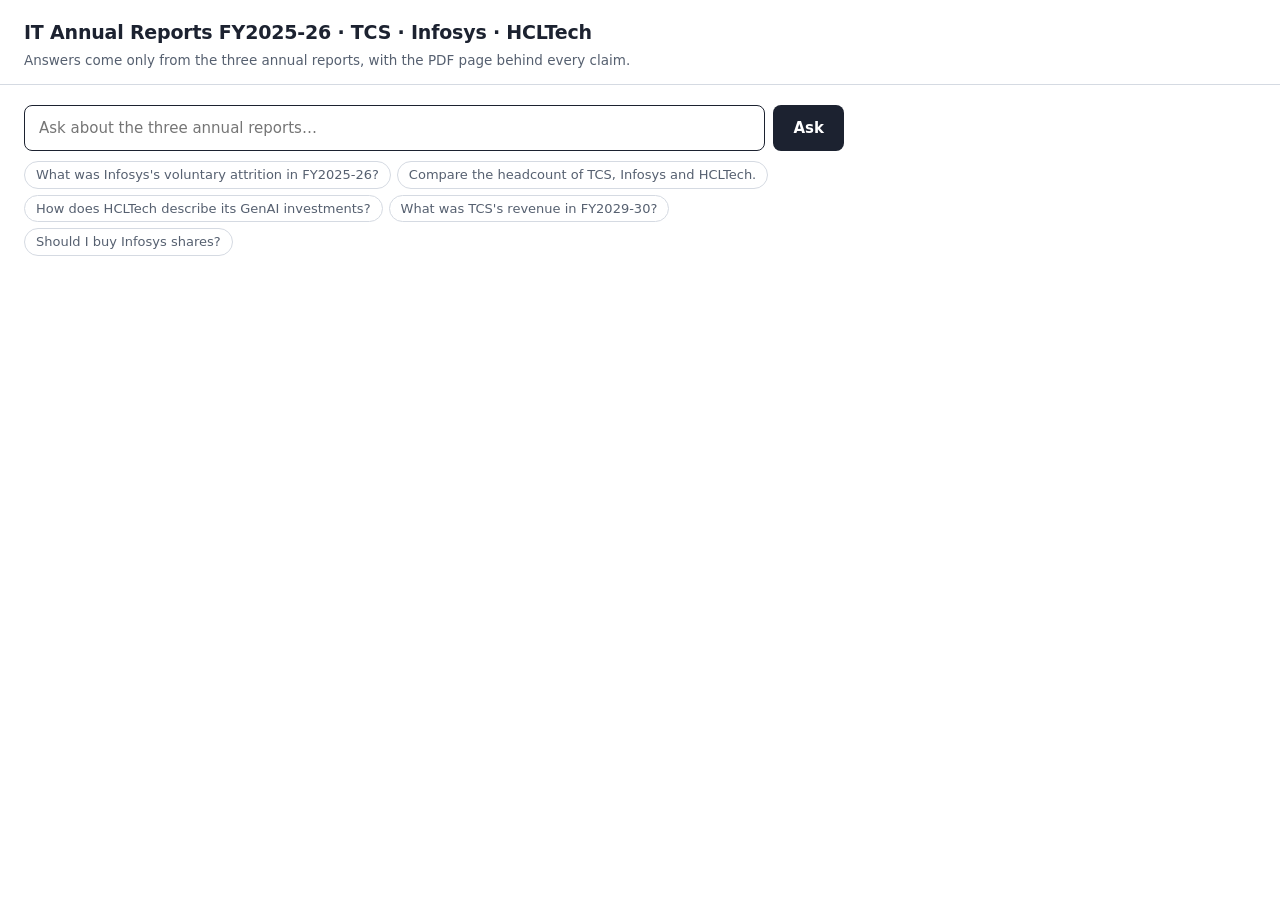
==== web/index.html @ 4acab5f1 "Add web UI for streamed cited answers" ====
<!doctype html>
<html lang="en">
<head>
  <meta charset="utf-8">
  <meta name="viewport" content="width=device-width, initial-scale=1">
  <title>IT Annual Reports Q&amp;A</title>
  <link rel="stylesheet" href="style.css">
</head>
<body>
  <header class="top">
    <h1>IT Annual Reports FY2025-26 · TCS · Infosys · HCLTech</h1>
    <p>Answers come only from the three annual reports, with the PDF page behind every claim.</p>
  </header>

  <div class="layout">
    <main>
      <form id="ask-form" class="ask" autocomplete="off">
        <label for="question" class="visually-hidden">Your question</label>
        <input id="question" name="question" type="text" maxlength="500"
               placeholder="Ask about the three annual reports…" required>
        <button id="ask-button" type="submit">Ask</button>
      </form>

      <div class="examples" aria-label="Example questions">
        <button type="button" class="chip">What was Infosys's voluntary attrition in FY2025-26?</button>
        <button type="button" class="chip">Compare the headcount of TCS, Infosys and HCLTech.</button>
        <button type="button" class="chip">How does HCLTech describe its GenAI investments?</button>
        <button type="button" class="chip">What was TCS's revenue in FY2029-30?</button>
        <button type="button" class="chip">Should I buy Infosys shares?</button>
      </div>

      <section id="result" class="result" hidden>
        <p id="status" class="status"></p>
        <div id="notice" class="notice" hidden></div>
        <div id="answer" class="answer" aria-live="polite"></div>
        <ol id="citations" class="citations" aria-label="Citations"></ol>
        <p id="footer" class="footer"></p>
      </section>
    </main>

    <aside id="panel" class="panel" hidden aria-label="Cited page">
      <div class="panel-head">
        <h2 id="panel-title">Cited page</h2>
        <button id="panel-close" type="button" class="close" aria-label="Close the page view">×</button>
      </div>
      <p id="panel-quote" class="quote"></p>
      <a id="panel-link" class="open-pdf" target="_blank" rel="noopener">Open PDF at this page</a>
      <img id="panel-image" alt="The cited page of the report">
    </aside>
  </div>

  <script src="app.js"></script>
</body>
</html>
---- web/style.css ----
:root {
  --ink: #1C2230;
  --muted: #566070;
  --line: #D5DAE2;
  --soft: #F5F7FA;
  --accent: #2F5FB3;
  --accent-soft: #EAF1FB;
  --ok: #1E7A4C;
  --nf: #C2571A;
  --nf-soft: #FDEFE4;
  --oos: #B42318;
  --oos-soft: #FDECEC;
}
* { box-sizing: border-box; }
html, body { margin: 0; background: #fff; color: var(--ink);
  font: 15px/1.5 system-ui, -apple-system, "Segoe UI", Roboto, "Noto Sans", Arial, sans-serif; }
button, input { font: inherit; color: inherit; }
:focus-visible { outline: 2px solid var(--accent); outline-offset: 2px; }
.visually-hidden { position: absolute; width: 1px; height: 1px; overflow: hidden; clip: rect(0 0 0 0); }

.top { padding: 18px 24px 14px; border-bottom: 1px solid var(--line); }
.top h1 { margin: 0; font-size: 19px; letter-spacing: -0.2px; }
.top p { margin: 3px 0 0; color: var(--muted); font-size: 13.5px; }

.layout { display: flex; gap: 24px; padding: 20px 24px 40px; max-width: 1400px; margin: 0 auto; }
main { flex: 1; min-width: 0; max-width: 820px; }

.ask { display: flex; gap: 8px; }
.ask input { flex: 1; padding: 11px 14px; border: 1.5px solid var(--ink); border-radius: 8px; }
.ask button { padding: 0 20px; border: 0; border-radius: 8px; background: var(--ink); color: #fff; font-weight: 600; cursor: pointer; }
.ask button:disabled { opacity: 0.5; cursor: wait; }

.examples { display: flex; flex-wrap: wrap; gap: 6px; margin: 10px 0 18px; }
.chip { border: 1px solid var(--line); background: #fff; border-radius: 16px; padding: 3px 11px; font-size: 13px;
  color: var(--muted); cursor: pointer; }
.chip:hover { border-color: var(--accent); color: var(--accent); }

.result { border-top: 1px solid var(--line); padding-top: 14px; }
.status { margin: 0 0 8px; color: var(--muted); font-size: 13.5px; }
.notice { margin: 0 0 10px; padding: 7px 10px; border-left: 3px solid var(--nf); background: var(--nf-soft); font-size: 13.5px; }
.answer { font-size: 16px; line-height: 1.6; white-space: pre-wrap; min-height: 1.6em; }
.answer.streaming::after { content: "▍"; color: var(--accent); animation: blink 1s steps(1) infinite; }
@keyframes blink { 50% { opacity: 0; } }
@media (prefers-reduced-motion: reduce) { .answer.streaming::after { animation: none; } }
.marker { display: inline-block; min-width: 20px; padding: 0 5px; margin: 0 1px; border: 1px solid var(--accent);
  border-radius: 9px; background: var(--accent-soft); color: var(--accent); font-size: 11.5px; line-height: 17px;
  vertical-align: 2px; cursor: pointer; text-align: center; }

.card { padding: 12px 14px; border: 1.5px solid; border-radius: 8px; white-space: normal; }
.card strong { display: block; margin-bottom: 2px; }
.card.nf { border-color: var(--nf); background: var(--nf-soft); }
.card.oos { border-color: var(--oos); background: var(--oos-soft); }

.citations { list-style: none; margin: 14px 0 0; padding: 0; }
.citations li { margin: 0 0 6px; }
.citations button { width: 100%; text-align: left; display: flex; gap: 8px; align-items: baseline; padding: 7px 10px;
  border: 1px solid var(--line); border-radius: 6px; background: #fff; cursor: pointer; }
.citations button:hover { border-color: var(--accent); }
.citations .n { font-weight: 700; color: var(--accent); min-width: 18px; }
.citations .where { flex: 1; }
.citations .tick { color: var(--ok); font-size: 13px; white-space: nowrap; }
.citations .tick.no { color: var(--muted); }
.footer { margin: 10px 0 0; color: var(--muted); font-size: 12px; }

.panel { width: 460px; flex: none; position: sticky; top: 16px; align-self: flex-start; max-height: calc(100vh - 32px);
  overflow: auto; border: 1px solid var(--line); border-radius: 8px; padding: 12px; background: var(--soft); }
.panel-head { display: flex; justify-content: space-between; align-items: start; gap: 8px; }
.panel h2 { margin: 0; font-size: 14.5px; }
.close { border: 0; background: none; font-size: 22px; line-height: 1; cursor: pointer; color: var(--muted); }
.quote { margin: 8px 0; font-size: 13px; color: var(--muted); }
.open-pdf { display: inline-block; margin-bottom: 8px; color: var(--accent); font-size: 13.5px; }
.panel img { width: 100%; border: 1px solid var(--line); border-radius: 4px; background: #fff; }

@media (max-width: 1000px) {
  .layout { flex-direction: column; }
  .panel { width: 100%; position: static; max-height: none; }
}
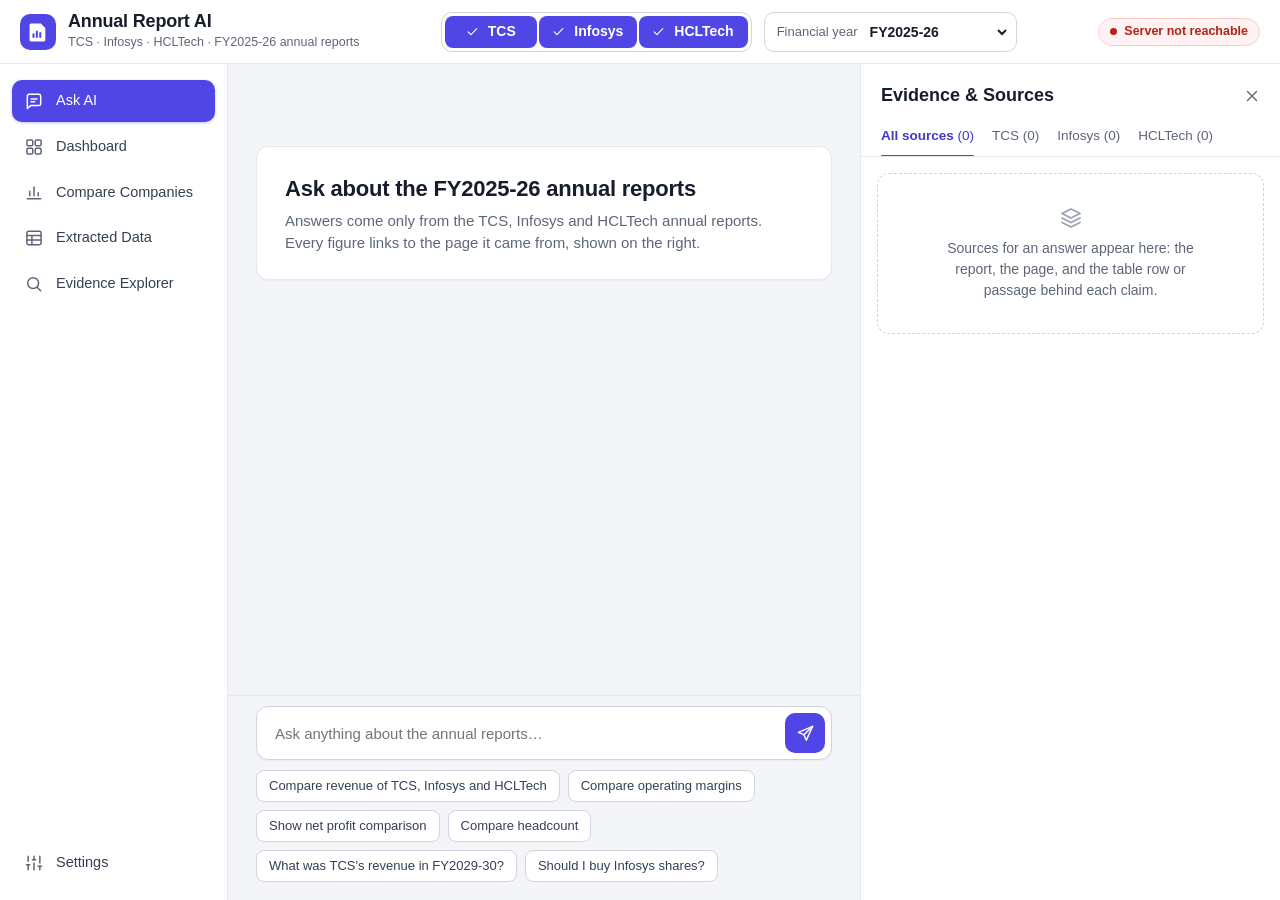
==== commit 37c05b4b: "New UI: chat, dashboard, compare, evidence panel" ====
--- a/web/index.html
+++ b/web/index.html
@@ -3,52 +3,154 @@
 <head>
   <meta charset="utf-8">
   <meta name="viewport" content="width=device-width, initial-scale=1">
-  <title>IT Annual Reports Q&amp;A</title>
+  <title>Annual Report AI</title>
+  <link rel="icon" href="data:,">
   <link rel="stylesheet" href="style.css">
+  <!-- Chart.js 4.4.1 (MIT), vendored so the page makes no CDN calls. -->
+  <script src="vendor/chart.umd.min.js" defer></script>
+  <script type="module" src="js/main.js"></script>
 </head>
 <body>
-  <header class="top">
-    <h1>IT Annual Reports FY2025-26 · TCS · Infosys · HCLTech</h1>
-    <p>Answers come only from the three annual reports, with the PDF page behind every claim.</p>
+  <a class="skip-link" href="#main">Skip to content</a>
+
+  <header class="topbar">
+    <div class="brand">
+      <svg class="brand-mark" viewBox="0 0 32 32" aria-hidden="true">
+        <rect width="32" height="32" rx="9" fill="#4F46E5"/>
+        <path d="M10 8.5h8.5l4 4V23a1.5 1.5 0 0 1-1.5 1.5H10A1.5 1.5 0 0 1 8.5 23V10A1.5 1.5 0 0 1 10 8.5z" fill="#fff"/>
+        <path d="M12 20.5v-2.5M15 20.5v-5M18 20.5v-3.5" stroke="#4F46E5" stroke-width="1.8" stroke-linecap="round"/>
+      </svg>
+      <div>
+        <p class="brand-name">Annual Report AI</p>
+        <p class="brand-sub">TCS · Infosys · HCLTech · FY2025-26 annual reports</p>
+      </div>
+    </div>
+
+    <div class="filters">
+      <div class="segmented" role="group" aria-label="Companies shown">
+        <button type="button" class="seg" data-company="TCS" aria-pressed="true"><span class="seg-mark" data-icon="tick"></span>TCS</button>
+        <button type="button" class="seg" data-company="Infosys" aria-pressed="true"><span class="seg-mark" data-icon="tick"></span>Infosys</button>
+        <button type="button" class="seg" data-company="HCLTech" aria-pressed="true"><span class="seg-mark" data-icon="tick"></span>HCLTech</button>
+      </div>
+      <label class="select-wrap year-select">
+        <span class="select-label">Financial year</span>
+        <select id="year-filter">
+          <option value="FY2025-26">FY2025-26</option>
+          <option value="FY2024-25">FY2024-25</option>
+          <option value="all">All available years</option>
+        </select>
+      </label>
+    </div>
+
+    <div class="topbar-end">
+      <span class="pill" id="reports-pill"><span class="pill-dot"></span><span id="reports-pill-text">Loading reports…</span></span>
+      <button type="button" class="btn btn-ghost panel-toggle" id="panel-toggle" aria-controls="panel" aria-expanded="true">
+        Evidence <span class="count" id="panel-count">0</span>
+      </button>
+    </div>
   </header>
 
-  <div class="layout">
-    <main>
-      <form id="ask-form" class="ask" autocomplete="off">
-        <label for="question" class="visually-hidden">Your question</label>
-        <input id="question" name="question" type="text" maxlength="500"
-               placeholder="Ask about the three annual reports…" required>
-        <button id="ask-button" type="submit">Ask</button>
+  <nav class="sidebar" aria-label="Views">
+    <a class="nav-item" href="#ask" data-view="ask"><span class="nav-icon" data-icon="chat"></span><span>Ask AI</span></a>
+    <a class="nav-item" href="#dashboard" data-view="dashboard"><span class="nav-icon" data-icon="grid"></span><span>Dashboard</span></a>
+    <a class="nav-item" href="#compare" data-view="compare"><span class="nav-icon" data-icon="bars"></span><span>Compare Companies</span></a>
+    <a class="nav-item" href="#data" data-view="data"><span class="nav-icon" data-icon="table"></span><span>Extracted Data</span></a>
+    <a class="nav-item" href="#explorer" data-view="explorer"><span class="nav-icon" data-icon="search"></span><span>Evidence Explorer</span></a>
+    <a class="nav-item nav-bottom" href="#settings" data-view="settings"><span class="nav-icon" data-icon="sliders"></span><span>Settings</span></a>
+  </nav>
+
+  <main id="main" tabindex="-1">
+    <!-- Ask AI: chat thread on top, question box pinned to the bottom. -->
+    <section class="view view-ask" id="view-ask" data-view="ask" aria-labelledby="ask-title">
+      <h1 class="visually-hidden" id="ask-title">Ask AI</h1>
+      <div class="thread" id="thread">
+        <div class="welcome card" id="welcome">
+          <h2>Ask about the FY2025-26 annual reports</h2>
+          <p>Answers come only from the TCS, Infosys and HCLTech annual reports. Every figure links to the page it came from, shown on the right.</p>
+        </div>
+      </div>
+      <div class="composer-wrap">
+        <form class="composer" id="ask-form" autocomplete="off">
+          <label for="question" class="visually-hidden">Your question</label>
+          <input id="question" name="question" type="text" maxlength="500" placeholder="Ask anything about the annual reports…" required>
+          <button type="submit" class="send" id="ask-button" aria-label="Ask"><span data-icon="send"></span></button>
+        </form>
+        <p class="scope-hint" id="scope-hint" hidden></p>
+        <div class="suggestions" id="suggestions" aria-label="Example questions"></div>
+      </div>
+    </section>
+
+    <section class="view" id="view-dashboard" data-view="dashboard" aria-labelledby="dashboard-title" hidden>
+      <header class="view-head">
+        <h1 id="dashboard-title">Dashboard</h1>
+        <p class="view-sub" id="dashboard-sub">Key figures from each report. Select a value to see the page it came from.</p>
+      </header>
+      <div id="dashboard-body"></div>
+    </section>
+
+    <section class="view" id="view-compare" data-view="compare" aria-labelledby="compare-title" hidden>
+      <header class="view-head">
+        <h1 id="compare-title">Compare companies</h1>
+        <p class="view-sub" id="compare-sub">One metric across the selected companies, computed only from extracted facts.</p>
+      </header>
+      <div id="compare-body"></div>
+    </section>
+
+    <section class="view" id="view-data" data-view="data" aria-labelledby="data-title" hidden>
+      <header class="view-head">
+        <h1 id="data-title">Extracted data</h1>
+        <p class="view-sub">Every value the extraction found in the three reports. Rows marked “used in charts” are the ones the charts and answers use.</p>
+      </header>
+      <div id="data-body"></div>
+    </section>
+
+    <section class="view" id="view-explorer" data-view="explorer" aria-labelledby="explorer-title" hidden>
+      <header class="view-head">
+        <h1 id="explorer-title">Evidence explorer</h1>
+        <p class="view-sub">Search the text and tables of the three reports, then open any result at its page.</p>
+      </header>
+      <form class="search-form" id="search-form" role="search" autocomplete="off">
+        <label for="search-input" class="visually-hidden">Search the reports</label>
+        <span class="search-icon" data-icon="search"></span>
+        <input id="search-input" type="search" maxlength="200" placeholder="Search the reports, e.g. generative AI, attrition, dividend">
+        <button type="submit" class="btn btn-primary">Search</button>
       </form>
+      <div id="explorer-body"></div>
+    </section>
 
-      <div class="examples" aria-label="Example questions">
-        <button type="button" class="chip">What was Infosys's voluntary attrition in FY2025-26?</button>
-        <button type="button" class="chip">Compare the headcount of TCS, Infosys and HCLTech.</button>
-        <button type="button" class="chip">How does HCLTech describe its GenAI investments?</button>
-        <button type="button" class="chip">What was TCS's revenue in FY2029-30?</button>
-        <button type="button" class="chip">Should I buy Infosys shares?</button>
-      </div>
+    <section class="view" id="view-settings" data-view="settings" aria-labelledby="settings-title" hidden>
+      <header class="view-head">
+        <h1 id="settings-title">Settings</h1>
+        <p class="view-sub">How this instance is set up. These values are read-only.</p>
+      </header>
+      <div id="settings-body"></div>
+    </section>
+  </main>
 
-      <section id="result" class="result" hidden>
-        <p id="status" class="status"></p>
-        <div id="notice" class="notice" hidden></div>
-        <div id="answer" class="answer" aria-live="polite"></div>
-        <ol id="citations" class="citations" aria-label="Citations"></ol>
-        <p id="footer" class="footer"></p>
-      </section>
-    </main>
+  <aside class="panel" id="panel" aria-labelledby="panel-title">
+    <div class="panel-head">
+      <h2 id="panel-title">Evidence &amp; Sources</h2>
+      <button type="button" class="icon-btn" id="panel-close" aria-label="Hide evidence panel"><span data-icon="x"></span></button>
+    </div>
+    <div class="tabs panel-tabs" id="panel-tabs" role="tablist" aria-label="Filter sources by company"></div>
+    <div class="panel-body" id="panel-body" role="tabpanel" aria-labelledby="panel-title"></div>
+  </aside>
 
-    <aside id="panel" class="panel" hidden aria-label="Cited page">
-      <div class="panel-head">
-        <h2 id="panel-title">Cited page</h2>
-        <button id="panel-close" type="button" class="close" aria-label="Close the page view">×</button>
-      </div>
-      <p id="panel-quote" class="quote"></p>
-      <a id="panel-link" class="open-pdf" target="_blank" rel="noopener">Open PDF at this page</a>
-      <img id="panel-image" alt="The cited page of the report">
-    </aside>
-  </div>
-
-  <script src="app.js"></script>
+  <dialog class="modal" id="page-modal" aria-labelledby="modal-title">
+    <div class="modal-head">
+      <span data-icon="pdf" class="pdf-icon"></span>
+      <h2 id="modal-title">Report page</h2>
+      <span class="badge" id="modal-page"></span>
+      <button type="button" class="icon-btn" id="modal-close" aria-label="Close page view"><span data-icon="x"></span></button>
+    </div>
+    <div class="modal-figure" id="modal-figure">
+      <p class="modal-loading" id="modal-loading">Rendering the page…</p>
+      <img id="modal-image" alt="">
+    </div>
+    <div class="modal-foot">
+      <p class="modal-quote" id="modal-quote"></p>
+      <a class="btn btn-outline" id="modal-pdf" target="_blank" rel="noopener"><span data-icon="external"></span><span id="modal-pdf-text">Open PDF</span></a>
+    </div>
+  </dialog>
 </body>
 </html>
--- a/web/style.css
+++ b/web/style.css
@@ -1,77 +1,623 @@
+/* Annual Report AI: white cards on a light grey background, 1px borders, indigo for active states.
+   Company colours are used only for marks (dots, lines, bars), never for text. */
+
 :root {
-  --ink: #1C2230;
-  --muted: #566070;
-  --line: #D5DAE2;
-  --soft: #F5F7FA;
-  --accent: #2F5FB3;
-  --accent-soft: #EAF1FB;
-  --ok: #1E7A4C;
-  --nf: #C2571A;
-  --nf-soft: #FDEFE4;
-  --oos: #B42318;
-  --oos-soft: #FDECEC;
-}
+  color-scheme: light;
+  --bg: #F4F5F8;
+  --surface: #FFFFFF;
+  --surface-2: #F8F9FB;
+  --line: #E4E7EC;
+  --line-strong: #D0D5DD;
+  --ink: #161D2B;
+  --ink-2: #344054;
+  --muted: #5D6679;
+  --faint: #98A2B3;
+  --accent: #4F46E5;
+  --accent-ink: #4338CA;
+  --accent-soft: #EEF0FF;
+  --accent-line: #C7CCFB;
+  --tcs: #2a78d6;
+  --infosys: #ea6a1f;
+  --hcltech: #12a36f;
+  --ok: #067647;
+  --ok-soft: #ECFDF3;
+  --ok-line: #ABEFC6;
+  --warn-ink: #7A2E0E;
+  --warn-soft: #FFFAEB;
+  --warn-line: #FEC84B;
+  --danger: #B42318;
+  --danger-soft: #FEF3F2;
+  --danger-line: #FECDCA;
+  --radius: 12px;
+  --shadow: 0 1px 2px rgba(16, 24, 40, 0.05);
+  --font: Inter, "Segoe UI", Roboto, "Noto Sans", "Helvetica Neue", Arial, sans-serif;
+  --topbar-h: 64px;
+  --sidebar-w: 228px;
+  --panel-w: 420px;
+}
+
 * { box-sizing: border-box; }
-html, body { margin: 0; background: #fff; color: var(--ink);
-  font: 15px/1.5 system-ui, -apple-system, "Segoe UI", Roboto, "Noto Sans", Arial, sans-serif; }
-button, input { font: inherit; color: inherit; }
+[hidden] { display: none !important; }
+
+body {
+  margin: 0;
+  height: 100vh;
+  height: 100dvh;
+  overflow: hidden;
+  display: grid;
+  grid-template-columns: var(--sidebar-w) minmax(0, 1fr) var(--panel-w);
+  grid-template-rows: var(--topbar-h) minmax(0, 1fr);
+  grid-template-areas: "top top top" "nav main panel";
+  background: var(--bg);
+  color: var(--ink);
+  font-family: var(--font);
+  font-size: 14px;
+  line-height: 1.5;
+  -webkit-font-smoothing: antialiased;
+}
+
+button, input, select, textarea { font: inherit; color: inherit; }
+button { cursor: pointer; }
+button:disabled { cursor: not-allowed; opacity: 0.55; }
+a { color: var(--accent); }
+h1, h2, h3, h4 { line-height: 1.3; }
 :focus-visible { outline: 2px solid var(--accent); outline-offset: 2px; }
-.visually-hidden { position: absolute; width: 1px; height: 1px; overflow: hidden; clip: rect(0 0 0 0); }
-
-.top { padding: 18px 24px 14px; border-bottom: 1px solid var(--line); }
-.top h1 { margin: 0; font-size: 19px; letter-spacing: -0.2px; }
-.top p { margin: 3px 0 0; color: var(--muted); font-size: 13.5px; }
-
-.layout { display: flex; gap: 24px; padding: 20px 24px 40px; max-width: 1400px; margin: 0 auto; }
-main { flex: 1; min-width: 0; max-width: 820px; }
-
-.ask { display: flex; gap: 8px; }
-.ask input { flex: 1; padding: 11px 14px; border: 1.5px solid var(--ink); border-radius: 8px; }
-.ask button { padding: 0 20px; border: 0; border-radius: 8px; background: var(--ink); color: #fff; font-weight: 600; cursor: pointer; }
-.ask button:disabled { opacity: 0.5; cursor: wait; }
-
-.examples { display: flex; flex-wrap: wrap; gap: 6px; margin: 10px 0 18px; }
-.chip { border: 1px solid var(--line); background: #fff; border-radius: 16px; padding: 3px 11px; font-size: 13px;
-  color: var(--muted); cursor: pointer; }
-.chip:hover { border-color: var(--accent); color: var(--accent); }
-
-.result { border-top: 1px solid var(--line); padding-top: 14px; }
-.status { margin: 0 0 8px; color: var(--muted); font-size: 13.5px; }
-.notice { margin: 0 0 10px; padding: 7px 10px; border-left: 3px solid var(--nf); background: var(--nf-soft); font-size: 13.5px; }
-.answer { font-size: 16px; line-height: 1.6; white-space: pre-wrap; min-height: 1.6em; }
-.answer.streaming::after { content: "▍"; color: var(--accent); animation: blink 1s steps(1) infinite; }
+
+.visually-hidden {
+  position: absolute !important; width: 1px; height: 1px; padding: 0; margin: -1px;
+  overflow: hidden; clip: rect(0 0 0 0); white-space: nowrap; border: 0;
+}
+.skip-link {
+  position: absolute; left: 12px; top: -60px; z-index: 100; padding: 8px 14px; border-radius: 8px;
+  background: var(--accent); color: #fff; font-weight: 600; text-decoration: none;
+}
+.skip-link:focus { top: 12px; }
+
+.icon { display: inline-flex; flex: none; width: 18px; height: 18px; }
+.icon svg { width: 100%; height: 100%; }
+.pdf-icon { color: #D92D20; }
+.muted { color: var(--muted); }
+.nowrap { white-space: nowrap; }
+
+.swatch {
+  --c: var(--faint);
+  display: inline-block; flex: none; width: 10px; height: 10px; border-radius: 50%; background: var(--c);
+}
+.swatch[data-company="TCS"] { --c: var(--tcs); }
+.swatch[data-company="Infosys"] { --c: var(--infosys); }
+.swatch[data-company="HCLTech"] { --c: var(--hcltech); }
+
+.spinner {
+  display: inline-block; flex: none; width: 15px; height: 15px; border-radius: 50%;
+  border: 2px solid var(--accent-line); border-top-color: var(--accent); animation: spin 0.8s linear infinite;
+}
+
+/* ---- Buttons and small controls ---- */
+.btn {
+  display: inline-flex; align-items: center; justify-content: center; gap: 6px; height: 36px; padding: 0 14px;
+  border: 1px solid transparent; border-radius: 10px; font-size: 13.5px; font-weight: 600; text-decoration: none;
+  white-space: nowrap; background: var(--surface);
+}
+.btn .icon { width: 16px; height: 16px; }
+.btn-primary { background: var(--accent); color: #fff; }
+.btn-primary:hover { background: var(--accent-ink); }
+.btn-outline { border-color: var(--accent-line); color: var(--accent-ink); }
+.btn-outline:hover { background: var(--accent-soft); border-color: var(--accent); }
+.btn-ghost { border-color: var(--line-strong); color: var(--ink-2); }
+.btn-ghost:hover { background: var(--surface-2); }
+.btn-sm { height: 30px; padding: 0 10px; border-radius: 8px; font-size: 12.5px; }
+.icon-btn {
+  display: inline-grid; place-items: center; width: 32px; height: 32px; flex: none; border: 0; border-radius: 8px;
+  background: transparent; color: var(--muted);
+}
+.icon-btn:hover { background: #F2F4F7; color: var(--ink); }
+.link-btn {
+  border: 0; background: none; padding: 2px 0; color: var(--accent-ink); font-size: 12.5px; font-weight: 600;
+}
+.link-btn:hover { text-decoration: underline; }
+.text-link { display: inline-flex; align-items: center; gap: 4px; font-weight: 600; text-decoration: none; }
+.text-link .icon { width: 14px; height: 14px; }
+.text-link:hover { text-decoration: underline; }
+
+.chip {
+  display: inline-flex; align-items: center; height: 32px; padding: 0 12px; border: 1px solid var(--line-strong);
+  border-radius: 8px; background: var(--surface); color: var(--ink-2); font-size: 13px; white-space: nowrap;
+}
+.chip:hover { border-color: var(--accent); color: var(--accent-ink); background: var(--accent-soft); }
+.chip-row { display: flex; flex-wrap: wrap; gap: 8px; }
+
+.badge {
+  display: inline-flex; align-items: center; flex: none; height: 24px; padding: 0 8px; border-radius: 6px;
+  background: #F2F4F7; color: var(--ink-2); font-size: 12px; font-weight: 600; white-space: nowrap;
+}
+
+/* ---- Top bar ---- */
+.topbar {
+  grid-area: top; display: flex; align-items: center; gap: 20px; padding: 0 20px;
+  background: var(--surface); border-bottom: 1px solid var(--line); min-width: 0;
+}
+.brand { display: flex; align-items: center; gap: 12px; min-width: 0; }
+.brand-mark { width: 36px; height: 36px; flex: none; }
+.brand-name { margin: 0; font-size: 18px; font-weight: 700; letter-spacing: -0.01em; line-height: 1.2; white-space: nowrap; }
+.brand-sub { margin: 1px 0 0; font-size: 12.5px; color: var(--muted); white-space: nowrap; }
+.filters { display: flex; align-items: center; gap: 12px; margin: 0 auto; }
+.topbar-end { display: flex; align-items: center; gap: 10px; }
+
+.segmented {
+  display: inline-flex; gap: 2px; padding: 3px; border: 1px solid var(--line-strong); border-radius: 11px;
+  background: var(--surface);
+}
+.seg {
+  display: inline-flex; align-items: center; justify-content: center; gap: 8px; min-width: 92px; height: 32px;
+  padding: 0 14px; border: 0; border-radius: 8px; background: transparent; color: var(--muted); font-weight: 600;
+}
+.seg:hover { background: #F2F4F7; color: var(--ink); }
+.seg .seg-mark { width: 15px; height: 15px; margin-left: -2px; }
+.seg[aria-pressed="true"] { background: var(--accent); color: #fff; }
+.seg[aria-pressed="false"] .seg-mark { display: none; }
+
+.select-wrap {
+  display: inline-flex; align-items: center; gap: 6px; height: 40px; padding: 0 6px 0 12px;
+  border: 1px solid var(--line-strong); border-radius: 10px; background: var(--surface);
+}
+.select-wrap:focus-within { border-color: var(--accent); box-shadow: 0 0 0 3px var(--accent-soft); }
+.select-label { color: var(--muted); font-size: 13px; white-space: nowrap; }
+.select-wrap select { border: 0; background: transparent; font-weight: 600; padding: 4px 2px; outline: none; }
+
+.pill {
+  display: inline-flex; align-items: center; gap: 7px; height: 28px; padding: 0 11px; border-radius: 999px;
+  border: 1px solid var(--ok-line); background: var(--ok-soft); color: var(--ok); font-size: 12.5px; font-weight: 600;
+  white-space: nowrap;
+}
+.pill-dot { width: 7px; height: 7px; border-radius: 50%; background: currentColor; }
+.pill.pill-error { border-color: var(--danger-line); background: var(--danger-soft); color: var(--danger); }
+.panel-toggle { display: none; }
+.panel-toggle .count {
+  display: inline-grid; place-items: center; min-width: 20px; height: 20px; padding: 0 5px; border-radius: 999px;
+  background: var(--accent-soft); color: var(--accent-ink); font-size: 12px;
+}
+
+/* ---- Sidebar ---- */
+.sidebar {
+  grid-area: nav; display: flex; flex-direction: column; gap: 4px; padding: 16px 12px; min-height: 0;
+  background: var(--surface); border-right: 1px solid var(--line); overflow-y: auto;
+}
+.nav-item {
+  display: flex; align-items: center; gap: 12px; padding: 10px 12px; border-radius: 10px; color: var(--ink-2);
+  font-size: 14.5px; font-weight: 500; text-decoration: none;
+}
+.nav-item .icon { width: 20px; height: 20px; color: var(--muted); }
+.nav-item:hover { background: #F2F4F7; color: var(--ink); }
+.nav-item[aria-current="page"] { background: var(--accent); color: #fff; box-shadow: 0 1px 3px rgba(79, 70, 229, 0.35); }
+.nav-item[aria-current="page"] .icon { color: #fff; }
+.nav-bottom { margin-top: auto; }
+
+/* ---- Main area and views ---- */
+main { grid-area: main; min-width: 0; min-height: 0; overflow-y: auto; outline: none; }
+.view { max-width: 1120px; margin: 0 auto; padding: 24px 28px 48px; }
+.view-head { margin-bottom: 20px; }
+.view-head h1 { margin: 0; font-size: 22px; font-weight: 700; letter-spacing: -0.01em; }
+.view-head h1:focus { outline: none; }
+.view-sub { margin: 4px 0 0; color: var(--muted); max-width: 72ch; }
+
+.card { background: var(--surface); border: 1px solid var(--line); border-radius: var(--radius); box-shadow: var(--shadow); }
+
+.state-box {
+  display: flex; align-items: flex-start; gap: 12px; padding: 16px 18px; border: 1px solid var(--line);
+  border-radius: var(--radius); background: var(--surface); color: var(--ink-2);
+}
+.state-box > .icon, .state-box > .spinner { margin-top: 2px; color: var(--muted); }
+.state-title { margin: 0; font-weight: 600; }
+.state-text { margin: 2px 0 0; color: var(--muted); }
+.state-box .btn { margin-top: 10px; }
+.state-error { border-color: var(--danger-line); background: var(--danger-soft); }
+.state-error > .icon { color: var(--danger); }
+
+.note { display: flex; align-items: flex-start; gap: 6px; margin: 6px 0 0; color: var(--muted); font-size: 12.5px; }
+.note .icon { width: 14px; height: 14px; margin-top: 2px; }
+
+/* ---- Ask AI ---- */
+.view-ask { height: 100%; max-width: none; padding: 0; display: flex; flex-direction: column; }
+.thread { flex: 1; min-height: 0; overflow-y: auto; padding: 28px 28px 16px; display: flex; flex-direction: column; gap: 22px; }
+.thread > * { width: 100%; max-width: 920px; margin-inline: auto; }
+.welcome { margin-top: 6vh; padding: 28px 28px 24px; }
+.welcome h2 { margin: 0; font-size: 22px; font-weight: 700; letter-spacing: -0.01em; }
+.welcome > p { margin: 6px 0 0; color: var(--muted); max-width: 64ch; font-size: 15px; }
+.welcome-reports { display: grid; grid-template-columns: repeat(auto-fit, minmax(200px, 1fr)); gap: 10px; margin: 20px 0 0; padding: 0; list-style: none; }
+.welcome-reports li {
+  display: flex; align-items: flex-start; gap: 10px; padding: 12px 14px; border: 1px solid var(--line);
+  border-radius: 10px; background: var(--surface);
+}
+.welcome-reports .swatch { margin-top: 6px; }
+.welcome-reports strong { display: block; font-size: 14px; }
+.welcome-reports span.muted { display: block; font-size: 12.5px; line-height: 1.4; }
+
+.msg { display: flex; align-items: flex-start; gap: 12px; }
+.msg-user { justify-content: flex-end; }
+.avatar { display: grid; place-items: center; flex: none; width: 36px; height: 36px; border-radius: 10px; }
+.avatar .icon { width: 20px; height: 20px; }
+.avatar-user { border-radius: 50%; background: #EAECF0; color: var(--ink-2); }
+.avatar-ai { background: var(--accent); color: #fff; }
+.bubble { padding: 12px 16px; border-radius: 12px; font-size: 15px; line-height: 1.6; }
+.bubble-user { max-width: min(640px, 80%); background: var(--accent-soft); border: 1px solid #DDE0FC; }
+.bubble-ai { background: var(--surface); border: 1px solid var(--line); box-shadow: var(--shadow); }
+.msg-body { flex: 1; min-width: 0; display: flex; flex-direction: column; gap: 12px; }
+.msg-status { display: flex; align-items: center; gap: 8px; margin: 8px 0 0; color: var(--muted); }
+.msg-meta { display: flex; align-items: center; gap: 6px; margin: -2px 0 0; color: var(--muted); font-size: 12.5px; }
+.msg-meta .icon { width: 15px; height: 15px; color: var(--ok); }
+.msg-meta:empty { display: none; }
+.msg-extra { display: flex; flex-direction: column; gap: 12px; }
+.msg-extra:empty, .removed-wrap:empty { display: none; }
+
+.answer-text { white-space: pre-wrap; overflow-wrap: anywhere; }
+.answer-text.streaming::after {
+  content: ""; display: inline-block; width: 2px; height: 1.1em; margin-left: 2px; vertical-align: -0.18em;
+  background: var(--accent); animation: blink 1s steps(1) infinite;
+}
+.cite {
+  display: inline-grid; place-items: center; min-width: 19px; height: 19px; padding: 0 5px; margin: 0 2px;
+  border: 1px solid var(--accent-line); border-radius: 6px; background: var(--accent-soft); color: var(--accent-ink);
+  font-size: 11px; font-weight: 700; line-height: 1; vertical-align: 0.15em; font-variant-numeric: tabular-nums;
+}
+.cite:hover { background: var(--accent); border-color: var(--accent); color: #fff; }
+.uncited { color: var(--muted); }
+.tag {
+  display: inline-block; padding: 0 6px; border: 1px solid var(--line); border-radius: 4px; background: #F2F4F7;
+  color: var(--muted); font-size: 11px; line-height: 16px; vertical-align: 0.1em; white-space: nowrap;
+}
+.removed { font-size: 13px; color: var(--muted); }
+.removed summary { width: fit-content; cursor: pointer; font-weight: 600; }
+.removed ul { margin: 6px 0 0; padding-left: 20px; }
+
+.notice {
+  display: flex; align-items: flex-start; gap: 8px; padding: 9px 12px; border: 1px solid var(--line);
+  border-radius: 10px; background: #F2F4F7; color: var(--ink-2); font-size: 13px;
+}
+.notice .icon { width: 16px; height: 16px; margin-top: 1px; color: var(--muted); }
+
+.result-card { display: flex; align-items: flex-start; gap: 12px; padding: 14px 16px; border: 1px solid; border-radius: var(--radius); }
+.result-card > .icon { width: 22px; height: 22px; margin-top: 1px; }
+.result-title { margin: 0; font-size: 15px; font-weight: 700; }
+.result-text { margin: 2px 0 0; }
+.result-hint { margin: 6px 0 0; font-size: 13px; color: var(--ink-2); }
+.result-card .btn { margin-top: 10px; }
+.result-card.not-found { border-color: var(--warn-line); background: var(--warn-soft); color: var(--warn-ink); }
+.result-card.not-found > .icon { color: #DC6803; }
+.result-card.out-of-scope, .result-card.error { border-color: var(--danger-line); background: var(--danger-soft); }
+.result-card.out-of-scope > .icon, .result-card.error > .icon { color: var(--danger); }
+.result-card.out-of-scope .result-title, .result-card.error .result-title { color: var(--danger); }
+
+.composer-wrap { padding: 10px 28px 18px; border-top: 1px solid var(--line); background: var(--bg); }
+.composer-wrap > * { max-width: 920px; margin-inline: auto; }
+.composer {
+  display: flex; align-items: center; gap: 8px; padding: 6px 6px 6px 16px; border: 1px solid var(--line-strong);
+  border-radius: 12px; background: var(--surface); box-shadow: var(--shadow);
+}
+.composer:focus-within { border-color: var(--accent); box-shadow: 0 0 0 3px var(--accent-soft); }
+.composer input { flex: 1; min-width: 0; height: 40px; border: 0; background: transparent; font-size: 15px; outline: none; }
+.send { display: grid; place-items: center; width: 40px; height: 40px; border: 0; border-radius: 10px; background: var(--accent); color: #fff; }
+.send:hover { background: var(--accent-ink); }
+.send .icon { width: 19px; height: 19px; }
+.scope-hint { margin-top: 8px; margin-bottom: 0; color: var(--muted); font-size: 12.5px; }
+.suggestions { display: flex; flex-wrap: wrap; gap: 8px; margin-top: 10px; }
+
+/* ---- Tabs (answer card and evidence panel) ---- */
+.tabs { display: flex; gap: 2px; }
+.tab {
+  position: relative; padding: 11px 12px; border: 0; background: none; color: var(--muted); font-weight: 500;
+  white-space: nowrap;
+}
+.tab:hover { color: var(--ink); }
+.tab[aria-selected="true"] { color: var(--accent-ink); font-weight: 600; }
+.tab[aria-selected="true"]::after {
+  content: ""; position: absolute; left: 8px; right: 8px; bottom: -1px; height: 2px; border-radius: 2px; background: var(--accent);
+}
+.tab-count { font-weight: 500; }
+
+/* ---- Metric panel: chart, table and key insights ---- */
+.metric-panel { padding: 0 20px 18px; }
+.mp-head {
+  display: flex; align-items: center; justify-content: space-between; gap: 8px 16px; flex-wrap: wrap;
+  margin: 0 -20px; padding: 4px 20px; border-bottom: 1px solid var(--line);
+}
+.layout-stacked .mp-head { justify-content: flex-start; padding-top: 14px; padding-bottom: 14px; }
+.layout-stacked .mp-head > span:first-child { display: none; }
+.mp-controls { display: flex; align-items: center; flex-wrap: wrap; gap: 8px; }
+.inline-field { color: var(--muted); font-size: 13px; }
+.inline-field ~ .inline-field { margin-left: 8px; }
+.mp-controls select {
+  height: 34px; padding: 0 8px; border: 1px solid var(--line-strong); border-radius: 8px; background: var(--surface);
+  font-size: 13px; font-weight: 500;
+}
+.mp-title-row { display: flex; align-items: center; justify-content: space-between; gap: 12px; margin: 16px 0 10px; }
+.mp-title { margin: 0; font-size: 16px; font-weight: 700; }
+.mp-subhead { display: flex; align-items: center; gap: 6px; margin: 22px 0 10px; font-size: 15px; font-weight: 700; }
+.mp-subhead .icon { color: #DC6803; }
+.metric-panel.is-loading .mp-body { opacity: 0.5; transition: opacity 0.2s; }
+.mp-status:empty { display: none; }
+.mp-status { margin-bottom: 12px; }
+.chart-frame { position: relative; height: 290px; }
+.layout-stacked .chart-frame { height: 330px; }
+.notes { margin-top: 8px; }
+.mp-sources {
+  display: flex; flex-wrap: wrap; align-items: center; gap: 8px; margin-top: 16px; padding-top: 14px;
+  border-top: 1px solid var(--line);
+}
+.mp-sources:empty { display: none; }
+.mp-sources-label { margin-right: 2px; color: var(--ink-2); font-weight: 600; }
+.source-chip {
+  display: inline-flex; align-items: center; gap: 6px; height: 32px; padding: 0 12px; border: 1px solid var(--line-strong);
+  border-radius: 8px; background: var(--surface); color: var(--ink-2); font-size: 13px; white-space: nowrap;
+}
+.source-chip .icon { width: 16px; height: 16px; }
+.source-chip.small { height: 24px; padding: 0 7px; gap: 4px; border-radius: 6px; font-size: 12px; }
+.source-chip.small .icon { width: 13px; height: 13px; }
+.source-chip:hover { border-color: var(--accent); background: var(--accent-soft); color: var(--accent-ink); }
+
+.insights { display: grid; gap: 10px; margin: 0; padding: 0; list-style: none; }
+.insights li { position: relative; padding-left: 18px; line-height: 1.6; }
+.insights li::before {
+  content: ""; position: absolute; left: 3px; top: 0.65em; width: 6px; height: 6px; border-radius: 50%; background: var(--accent);
+}
+.insights li.is-gap { color: var(--muted); }
+.insights li.is-gap::before { background: var(--faint); }
+.insight-sources { display: inline-flex; flex-wrap: wrap; gap: 4px; margin-left: 6px; vertical-align: 0.1em; }
+
+/* ---- Tables ---- */
+.table-wrap { overflow-x: auto; border: 1px solid var(--line); border-radius: 10px; background: var(--surface); }
+.data-table { width: 100%; border-collapse: collapse; font-size: 13.5px; }
+.data-table caption { padding: 10px 14px; border-bottom: 1px solid var(--line); text-align: left; font-weight: 700; }
+.data-table th, .data-table td { padding: 10px 14px; border-bottom: 1px solid var(--line); text-align: left; vertical-align: middle; }
+.data-table thead th { background: var(--surface-2); color: var(--ink-2); font-size: 12.5px; font-weight: 600; white-space: nowrap; }
+.data-table tbody th { font-weight: 500; }
+.data-table tbody tr:last-child > * { border-bottom: 0; }
+.data-table .num { text-align: right; font-variant-numeric: tabular-nums; white-space: nowrap; }
+.data-table thead th.hl-col { color: var(--accent-ink); box-shadow: inset 0 -2px 0 var(--accent); }
+.company-cell { display: inline-flex; align-items: center; gap: 8px; white-space: nowrap; }
+.num-btn {
+  padding: 2px 4px; margin: -2px -4px; border: 0; border-radius: 6px; background: none; color: inherit;
+  font-variant-numeric: tabular-nums; text-decoration: underline dotted var(--faint); text-underline-offset: 4px;
+}
+.num-btn:hover { background: var(--accent-soft); color: var(--accent-ink); text-decoration-color: currentColor; }
+.gap { color: var(--faint); cursor: help; }
+.metric-table th, .metric-table td { padding: 9px 10px; }
+.metric-table th:first-child, .metric-table td:first-child { padding-left: 14px; }
+.th-sub { display: block; color: var(--muted); font-size: 11px; font-weight: 500; }
+.cagr { display: inline-flex; flex-direction: column; align-items: flex-end; line-height: 1.25; }
+.cagr-span { color: var(--muted); font-size: 11px; }
+
+/* ---- Dashboard ---- */
+.kpi-grid { display: grid; grid-template-columns: repeat(auto-fit, minmax(220px, 1fr)); gap: 16px; }
+.kpi-card { padding: 16px 14px 10px; }
+.kpi-head { display: flex; align-items: center; gap: 10px; padding: 0 6px 12px; border-bottom: 1px solid var(--line); }
+.kpi-head .swatch { width: 12px; height: 12px; }
+.kpi-head h2 { margin: 0; font-size: 17px; font-weight: 700; }
+.kpi-head-text { min-width: 0; }
+.kpi-report { margin: 0; overflow: hidden; color: var(--muted); font-size: 12.5px; line-height: 1.35; text-overflow: ellipsis; white-space: nowrap; }
+.kpi-list { display: grid; }
+.kpi {
+  display: grid; align-content: start; gap: 2px; width: 100%; min-height: 104px; padding: 11px 6px; border: 0;
+  border-bottom: 1px solid var(--line); border-radius: 0; background: none; text-align: left;
+}
+.kpi-list > :last-child { border-bottom: 0; }
+button.kpi:hover { background: var(--accent-soft); border-radius: 8px; }
+.kpi-label { color: var(--muted); font-size: 12.5px; font-weight: 500; }
+.kpi-value { color: var(--ink); font-size: 21px; font-weight: 700; letter-spacing: -0.01em; line-height: 1.25; }
+.kpi-unit { color: var(--muted); font-size: 13px; font-weight: 500; letter-spacing: 0; }
+.kpi-meta { display: flex; flex-wrap: wrap; justify-content: space-between; gap: 2px 8px; color: var(--muted); font-size: 12px; }
+.kpi-delta { color: var(--ink-2); font-variant-numeric: tabular-nums; }
+.kpi.is-gap { cursor: help; }
+.kpi.is-gap .kpi-value { color: var(--faint); }
+#dashboard-body > .note { margin-top: 14px; }
+
+/* ---- Extracted data ---- */
+.toolbar { display: flex; flex-wrap: wrap; align-items: flex-end; gap: 12px; margin-bottom: 14px; }
+.field { display: flex; flex-direction: column; gap: 4px; color: var(--muted); font-size: 12.5px; font-weight: 500; }
+.field.grow { flex: 1; min-width: 200px; }
+.field select, .field input {
+  height: 36px; padding: 0 10px; border: 1px solid var(--line-strong); border-radius: 8px; background: var(--surface);
+  color: var(--ink); font-size: 13.5px;
+}
+.check { display: inline-flex; align-items: center; gap: 8px; height: 36px; color: var(--ink-2); font-size: 13.5px; }
+.check input { width: 16px; height: 16px; accent-color: var(--accent); }
+.table-summary { margin: 0 0 10px; color: var(--muted); font-size: 13px; }
+.facts-table th, .facts-table td { padding: 9px 10px; }
+.facts-table th:first-child, .facts-table td:first-child { padding-left: 14px; }
+.facts-table .cell-sub.truncate { max-width: 150px; }
+.facts-table tbody tr.clickable { cursor: pointer; }
+.facts-table tbody tr.clickable:hover > td { background: var(--surface-2); }
+.truncate { max-width: 220px; overflow: hidden; text-overflow: ellipsis; white-space: nowrap; }
+.cell-main { display: block; }
+.cell-sub { display: block; color: var(--muted); font-size: 12px; }
+.facts-table th:last-child { min-width: 104px; white-space: normal; line-height: 1.25; }
+.sort-btn { display: inline-flex; align-items: center; gap: 4px; padding: 0; border: 0; background: none; font-weight: 600; }
+.sort-icon { width: 14px; height: 14px; color: var(--faint); }
+.sort-icon.on { color: var(--accent); }
+.status-chip {
+  display: inline-flex; align-items: center; gap: 4px; height: 22px; padding: 0 8px; border-radius: 999px;
+  font-size: 12px; font-weight: 600; white-space: nowrap;
+}
+.status-chip .icon { width: 13px; height: 13px; }
+.s-corroborated, .s-verified { background: var(--ok-soft); color: var(--ok); }
+.s-single_source { background: #F2F4F7; color: var(--ink-2); }
+.s-conflict { background: var(--danger-soft); color: var(--danger); }
+.s-not_in_text { background: var(--warn-soft); color: var(--warn-ink); }
+.best-chip { display: inline-flex; align-items: center; gap: 4px; color: var(--accent-ink); font-size: 12px; font-weight: 600; white-space: nowrap; }
+.best-chip .icon { width: 14px; height: 14px; }
+
+/* ---- Evidence explorer ---- */
+.search-form {
+  display: flex; align-items: center; gap: 8px; margin-bottom: 18px; padding: 6px 6px 6px 14px;
+  border: 1px solid var(--line-strong); border-radius: 12px; background: var(--surface); box-shadow: var(--shadow);
+}
+.search-form:focus-within { border-color: var(--accent); box-shadow: 0 0 0 3px var(--accent-soft); }
+.search-form input { flex: 1; min-width: 0; height: 38px; border: 0; background: transparent; font-size: 15px; outline: none; }
+.search-icon { color: var(--muted); }
+.examples { padding: 16px 18px; }
+.examples p { margin: 0 0 10px; color: var(--muted); }
+.results { display: grid; gap: 10px; margin: 0; padding: 0; list-style: none; }
+.result { display: grid; gap: 6px; width: 100%; padding: 14px 16px; text-align: left; }
+.result:hover { border-color: var(--accent-line); background: #FCFCFF; }
+.result-head { display: flex; flex-wrap: wrap; align-items: center; gap: 8px; }
+.result-company { font-weight: 700; }
+.result-report { flex: 1; min-width: 0; color: var(--muted); font-size: 13px; }
+.kind-chip { padding: 2px 8px; border-radius: 999px; background: #F2F4F7; color: var(--ink-2); font-size: 11.5px; font-weight: 600; }
+.result-section { color: var(--ink-2); font-size: 13.5px; font-weight: 600; }
+.result-snippet { color: var(--ink-2); font-size: 13.5px; line-height: 1.55; }
+mark { padding: 0 2px; border-radius: 3px; background: #FEF0C7; color: inherit; }
+
+/* ---- Settings ---- */
+.settings-grid { display: grid; grid-template-columns: repeat(auto-fit, minmax(280px, 1fr)); gap: 16px; }
+.settings-card { padding: 18px 20px; }
+.settings-card.wide { grid-column: 1 / -1; }
+.settings-card h2 { margin: 0 0 4px; font-size: 16px; }
+.settings-card > p { margin: 0; font-size: 13px; }
+.settings-card .table-wrap { margin-top: 12px; }
+.facts-list { display: grid; grid-template-columns: repeat(auto-fit, minmax(140px, 1fr)); gap: 10px; margin: 14px 0 0; }
+.facts-list div { padding: 10px 12px; border: 1px solid var(--line); border-radius: 10px; background: var(--surface-2); }
+.facts-list dt { color: var(--muted); font-size: 12px; }
+.facts-list dd { margin: 2px 0 0; font-size: 14.5px; font-weight: 700; }
+
+/* ---- Evidence panel ---- */
+.panel {
+  grid-area: panel; display: flex; flex-direction: column; min-height: 0; min-width: 0;
+  background: var(--surface); border-left: 1px solid var(--line);
+}
+.panel-head { display: flex; align-items: center; justify-content: space-between; gap: 8px; padding: 16px 12px 4px 20px; }
+.panel-head h2 { margin: 0; font-size: 18px; font-weight: 700; }
+.panel-tabs { padding: 0 12px; border-bottom: 1px solid var(--line); overflow-x: auto; scrollbar-width: none; }
+.panel-tabs .tab { padding: 10px 8px; font-size: 13.5px; }
+.panel-body { flex: 1; min-height: 0; overflow-y: auto; display: flex; flex-direction: column; gap: 14px; padding: 16px; }
+.panel-empty {
+  display: flex; flex-direction: column; align-items: center; gap: 8px; padding: 32px 20px; border: 1px dashed var(--line-strong);
+  border-radius: var(--radius); color: var(--muted); text-align: center;
+}
+.panel-empty .icon { width: 24px; height: 24px; color: var(--faint); }
+.panel-empty p { margin: 0; max-width: 34ch; }
+
+.ev-card {
+  flex: none; padding: 14px 14px 12px; border: 1px solid var(--line); border-radius: var(--radius); background: var(--surface);
+  box-shadow: var(--shadow); scroll-margin: 12px;
+}
+.ev-card:focus { outline: none; }
+.ev-card:focus-visible { outline: 2px solid var(--accent); outline-offset: 2px; }
+.ev-card.flash { animation: flash 1.4s ease-out; }
+.ev-head { display: flex; align-items: flex-start; gap: 10px; }
+.ev-head > .pdf-icon { width: 22px; height: 22px; margin-top: 1px; }
+.ev-report { flex: 1; min-width: 0; margin: 1px 0 0; font-size: 14px; font-weight: 500; line-height: 1.4; }
+.ev-n { margin-right: 6px; color: var(--accent-ink); font-variant-numeric: tabular-nums; }
+.ev-company { font-weight: 700; }
+.ev-label {
+  display: inline-block; margin: 10px 0 0; padding: 2px 8px; border-radius: 6px; background: var(--accent-soft);
+  color: var(--accent-ink); font-size: 12.5px; font-weight: 600;
+}
+.ev-collapse { width: 28px; height: 28px; margin: -2px -6px 0 0; }
+.ev-collapse .icon { transform: rotate(180deg); transition: transform 0.15s; }
+.ev-card.collapsed .ev-collapse .icon { transform: none; }
+.ev-card.collapsed .ev-content, .ev-card.collapsed .ev-foot { display: none; }
+.ev-content { margin-top: 10px; }
+.ev-section { margin: 0 0 6px; color: var(--ink-2); font-size: 12.5px; font-weight: 600; }
+.ev-error { margin: 6px 0 0; color: var(--muted); font-size: 12px; }
+.mini-table-wrap { overflow-x: auto; border: 1px solid var(--line); border-radius: 8px; box-shadow: 0 1px 3px rgba(16, 24, 40, 0.06); }
+.mini-table { width: 100%; border-collapse: collapse; font-size: 12px; font-variant-numeric: tabular-nums; }
+.mini-table th, .mini-table td { padding: 6px 8px; border-bottom: 1px solid var(--line); text-align: right; white-space: nowrap; }
+.mini-table th[scope="row"], .mini-table thead th:first-child { text-align: left; white-space: normal; min-width: 120px; }
+.mini-table th[scope="row"] { font-weight: 500; }
+.mini-table thead th { background: var(--surface-2); color: var(--ink-2); font-weight: 600; }
+.mini-table tbody tr:last-child > * { border-bottom: 0; }
+.mini-table .hl-row > * { background: #EEF0FF; }
+.mini-table .hl-row > .hl-cell { background: #DFE3FD; color: var(--accent-ink); font-weight: 700; }
+.mini-table thead .hl-col { color: var(--accent-ink); }
+.ev-quote { margin: 10px 0 0; padding-left: 10px; border-left: 2px solid var(--line-strong); color: var(--ink-2); font-size: 13px; line-height: 1.5; overflow-wrap: anywhere; }
+.ev-quote.small { color: var(--muted); font-size: 12px; }
+.ev-quote.clamped { display: -webkit-box; -webkit-line-clamp: 5; -webkit-box-orient: vertical; overflow: hidden; }
+.ev-foot { display: flex; flex-wrap: wrap; align-items: center; justify-content: space-between; gap: 8px; margin-top: 12px; }
+.trust { display: inline-flex; align-items: center; gap: 6px; color: var(--muted); font-size: 12.5px; }
+.trust .icon { width: 16px; height: 16px; }
+.trust.ok { color: var(--ok); font-weight: 600; }
+.skeleton {
+  height: 12px; margin: 8px 0; border-radius: 6px;
+  background: linear-gradient(90deg, #F2F4F7 25%, #E4E7EC 50%, #F2F4F7 75%); background-size: 200% 100%;
+  animation: shimmer 1.2s linear infinite;
+}
+.skeleton.short { width: 60%; }
+
+/* ---- Full-page modal ---- */
+.modal {
+  width: min(1080px, 94vw); height: min(92vh, 1200px); max-width: none; max-height: none; padding: 0; border: 0;
+  border-radius: 14px; background: var(--surface); color: var(--ink); box-shadow: 0 24px 64px rgba(16, 24, 40, 0.28); overflow: hidden;
+}
+.modal[open] { display: flex; flex-direction: column; }
+.modal::backdrop { background: rgba(16, 24, 40, 0.55); }
+.modal-head { display: flex; align-items: center; gap: 10px; padding: 12px 14px 12px 20px; border-bottom: 1px solid var(--line); }
+.modal-head .pdf-icon { width: 22px; height: 22px; }
+.modal-head h2 { flex: 1; min-width: 0; margin: 0; font-size: 16px; font-weight: 650; }
+.modal-figure { flex: 1; min-height: 0; overflow: auto; padding: 16px; background: #E9EBEF; }
+.modal-figure img { display: block; max-width: 100%; height: auto; margin: 0 auto; background: #fff; box-shadow: 0 2px 10px rgba(16, 24, 40, 0.18); }
+.modal-loading { margin: 0; padding: 48px 16px; color: var(--muted); text-align: center; }
+.modal-foot { display: flex; align-items: center; justify-content: space-between; gap: 16px; padding: 12px 20px; border-top: 1px solid var(--line); }
+.modal-quote {
+  flex: 1; min-width: 0; margin: 0; color: var(--ink-2); font-size: 13px; overflow: hidden;
+  display: -webkit-box; -webkit-line-clamp: 2; -webkit-box-orient: vertical;
+}
+
+/* ---- Motion ---- */
+@keyframes spin { to { transform: rotate(360deg); } }
 @keyframes blink { 50% { opacity: 0; } }
-@media (prefers-reduced-motion: reduce) { .answer.streaming::after { animation: none; } }
-.marker { display: inline-block; min-width: 20px; padding: 0 5px; margin: 0 1px; border: 1px solid var(--accent);
-  border-radius: 9px; background: var(--accent-soft); color: var(--accent); font-size: 11.5px; line-height: 17px;
-  vertical-align: 2px; cursor: pointer; text-align: center; }
-
-.card { padding: 12px 14px; border: 1.5px solid; border-radius: 8px; white-space: normal; }
-.card strong { display: block; margin-bottom: 2px; }
-.card.nf { border-color: var(--nf); background: var(--nf-soft); }
-.card.oos { border-color: var(--oos); background: var(--oos-soft); }
-
-.citations { list-style: none; margin: 14px 0 0; padding: 0; }
-.citations li { margin: 0 0 6px; }
-.citations button { width: 100%; text-align: left; display: flex; gap: 8px; align-items: baseline; padding: 7px 10px;
-  border: 1px solid var(--line); border-radius: 6px; background: #fff; cursor: pointer; }
-.citations button:hover { border-color: var(--accent); }
-.citations .n { font-weight: 700; color: var(--accent); min-width: 18px; }
-.citations .where { flex: 1; }
-.citations .tick { color: var(--ok); font-size: 13px; white-space: nowrap; }
-.citations .tick.no { color: var(--muted); }
-.footer { margin: 10px 0 0; color: var(--muted); font-size: 12px; }
-
-.panel { width: 460px; flex: none; position: sticky; top: 16px; align-self: flex-start; max-height: calc(100vh - 32px);
-  overflow: auto; border: 1px solid var(--line); border-radius: 8px; padding: 12px; background: var(--soft); }
-.panel-head { display: flex; justify-content: space-between; align-items: start; gap: 8px; }
-.panel h2 { margin: 0; font-size: 14.5px; }
-.close { border: 0; background: none; font-size: 22px; line-height: 1; cursor: pointer; color: var(--muted); }
-.quote { margin: 8px 0; font-size: 13px; color: var(--muted); }
-.open-pdf { display: inline-block; margin-bottom: 8px; color: var(--accent); font-size: 13.5px; }
-.panel img { width: 100%; border: 1px solid var(--line); border-radius: 4px; background: #fff; }
+@keyframes shimmer { to { background-position: -200% 0; } }
+@keyframes flash {
+  0%, 30% { border-color: var(--accent); box-shadow: 0 0 0 3px var(--accent-line); }
+  100% { border-color: var(--line); box-shadow: var(--shadow); }
+}
+@media (prefers-reduced-motion: reduce) {
+  *, *::before, *::after { animation-duration: 0.01ms !important; animation-iteration-count: 1 !important; transition-duration: 0.01ms !important; }
+}
+
+/* ---- Responsive ---- */
+@media (min-width: 1200px) {
+  body.panel-collapsed { grid-template-columns: var(--sidebar-w) minmax(0, 1fr); grid-template-areas: "top top" "nav main"; }
+  body.panel-collapsed .panel { display: none; }
+  body.panel-collapsed .panel-toggle { display: inline-flex; }
+}
+
+/* Below ~1200px the evidence panel becomes a drawer, opened from the top bar or by selecting a source. */
+@media (max-width: 1199px) {
+  body { grid-template-columns: var(--sidebar-w) minmax(0, 1fr); grid-template-areas: "top top" "nav main"; }
+  .panel {
+    position: fixed; z-index: 30; top: var(--topbar-h); right: 0; bottom: 0; width: min(440px, 100vw);
+    border-left: 1px solid var(--line); box-shadow: -16px 0 40px rgba(16, 24, 40, 0.14);
+    transform: translateX(100%); visibility: hidden; transition: transform 0.2s ease, visibility 0s linear 0.2s;
+  }
+  body.panel-open .panel { transform: none; visibility: visible; transition: transform 0.2s ease; }
+  .panel-toggle { display: inline-flex; }
+  .brand-sub { display: none; }
+  .select-label { position: absolute; width: 1px; height: 1px; overflow: hidden; clip: rect(0 0 0 0); white-space: nowrap; }
+}
 
 @media (max-width: 1000px) {
-  .layout { flex-direction: column; }
-  .panel { width: 100%; position: static; max-height: none; }
-}
+  :root { --sidebar-w: 68px; }
+  .sidebar { padding: 12px 10px; }
+  .nav-item { justify-content: center; padding: 10px; }
+  .nav-item > span:last-child { position: absolute; width: 1px; height: 1px; overflow: hidden; clip: rect(0 0 0 0); white-space: nowrap; }
+  .seg { min-width: 0; padding: 0 10px; }
+}
+
+@media (max-width: 760px) {
+  body { grid-template-columns: minmax(0, 1fr); grid-template-rows: auto auto minmax(0, 1fr); grid-template-areas: "top" "nav" "main"; }
+  .topbar { flex-wrap: wrap; gap: 10px 12px; padding: 10px 16px; }
+  .brand-name { font-size: 16px; }
+  .topbar-end { margin-left: auto; }
+  .filters { order: 3; width: 100%; flex-wrap: wrap; margin: 0; }
+  .pill { display: none; }
+  .sidebar { flex-direction: row; overflow-x: auto; padding: 6px 12px; border-right: 0; border-bottom: 1px solid var(--line); }
+  .nav-bottom { margin-top: 0; }
+  .panel { top: 0; width: 100vw; }
+  .view { padding: 18px 16px 40px; }
+  .thread { padding: 18px 16px 12px; }
+  .composer-wrap { padding: 10px 16px 14px; }
+  .avatar { display: none; }
+  .bubble-user { max-width: 92%; }
+  .suggestions { flex-wrap: nowrap; overflow-x: auto; padding-bottom: 2px; }
+  .metric-panel { padding: 0 14px 14px; }
+  .mp-head { margin: 0 -14px; padding: 4px 14px; }
+}
